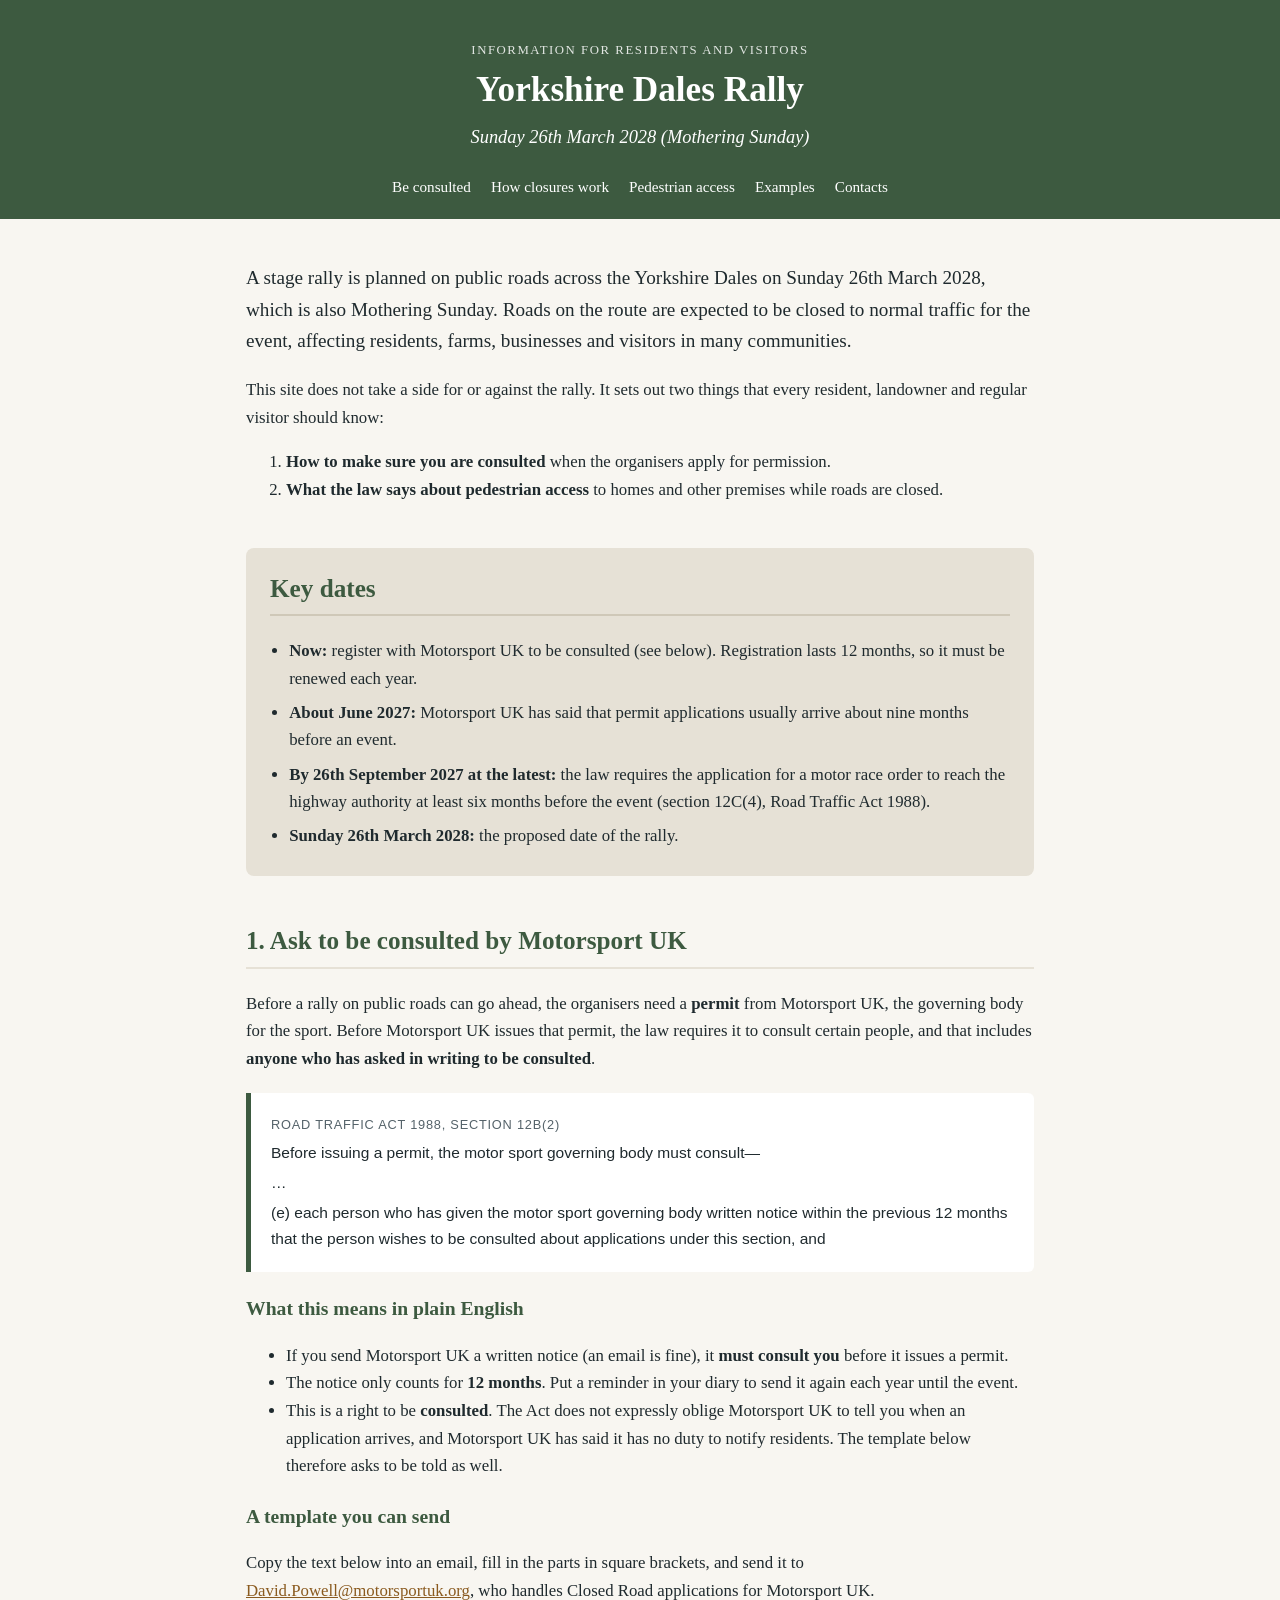
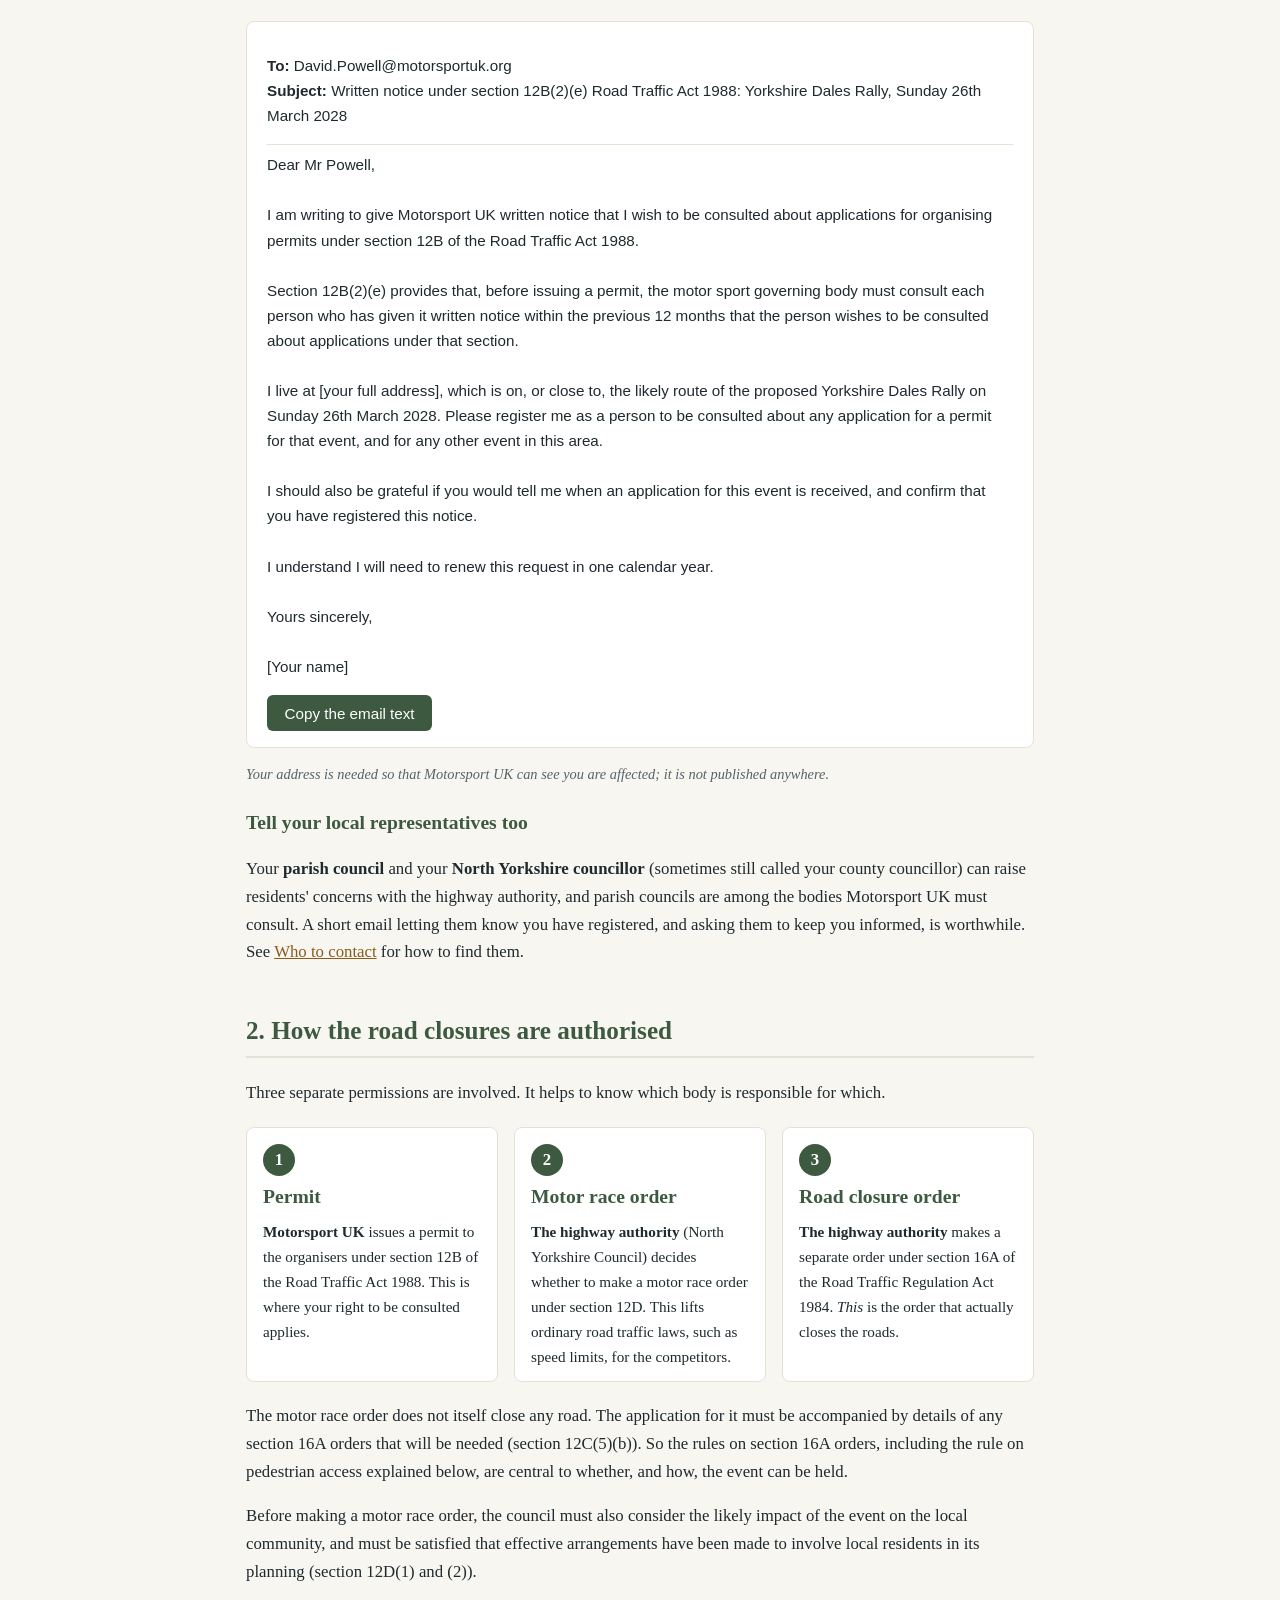
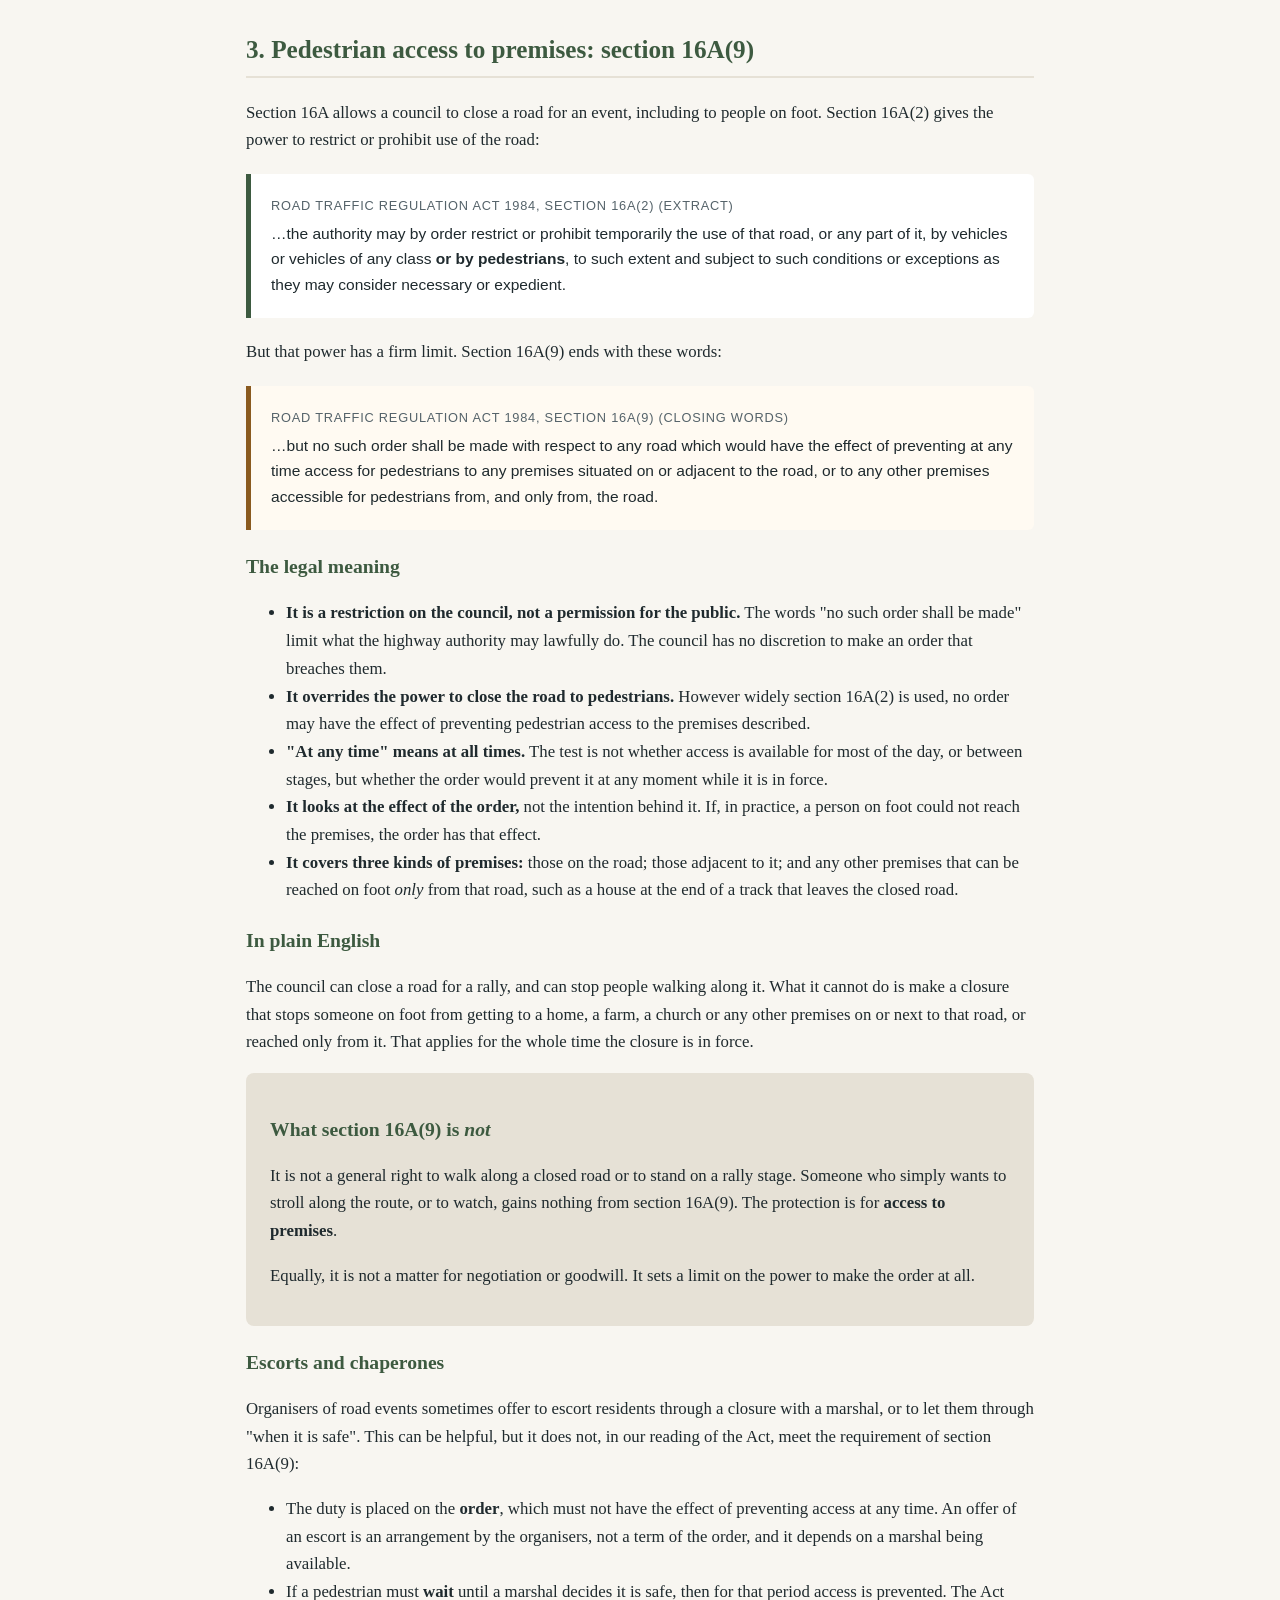
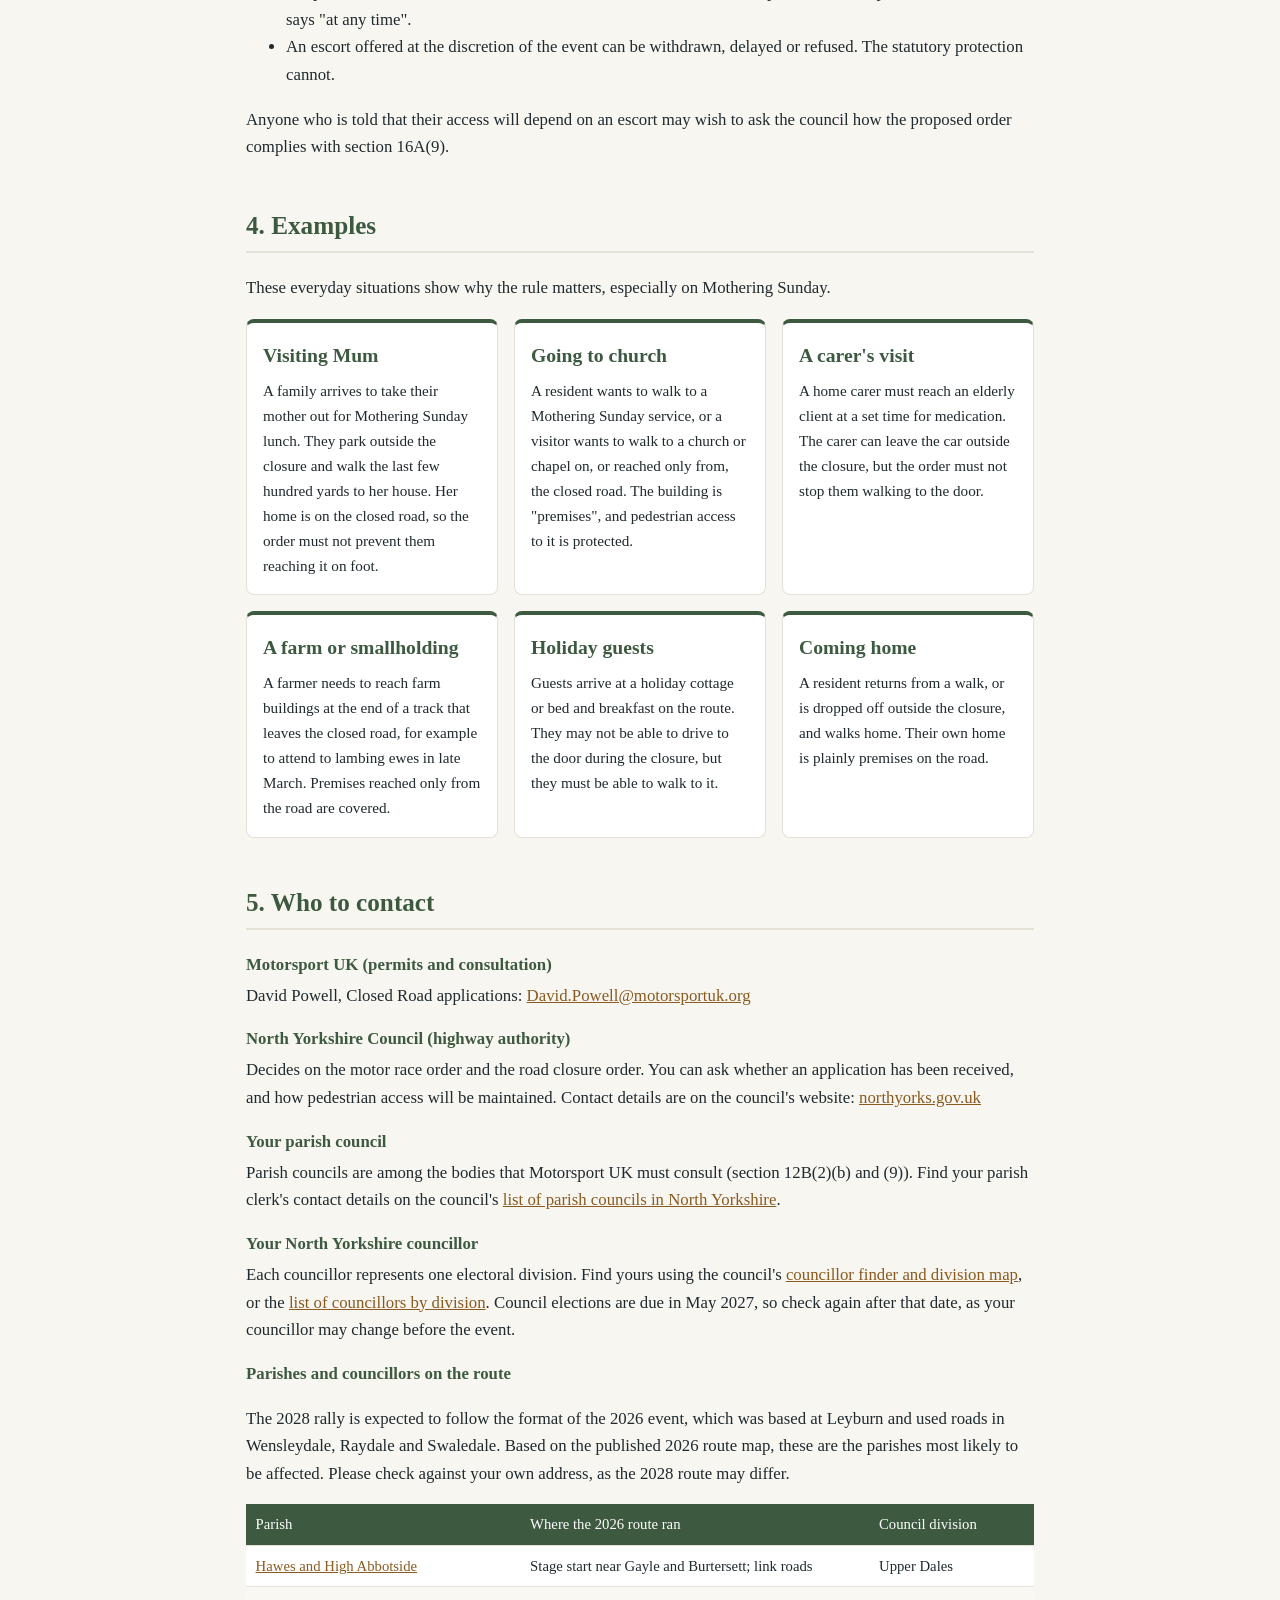
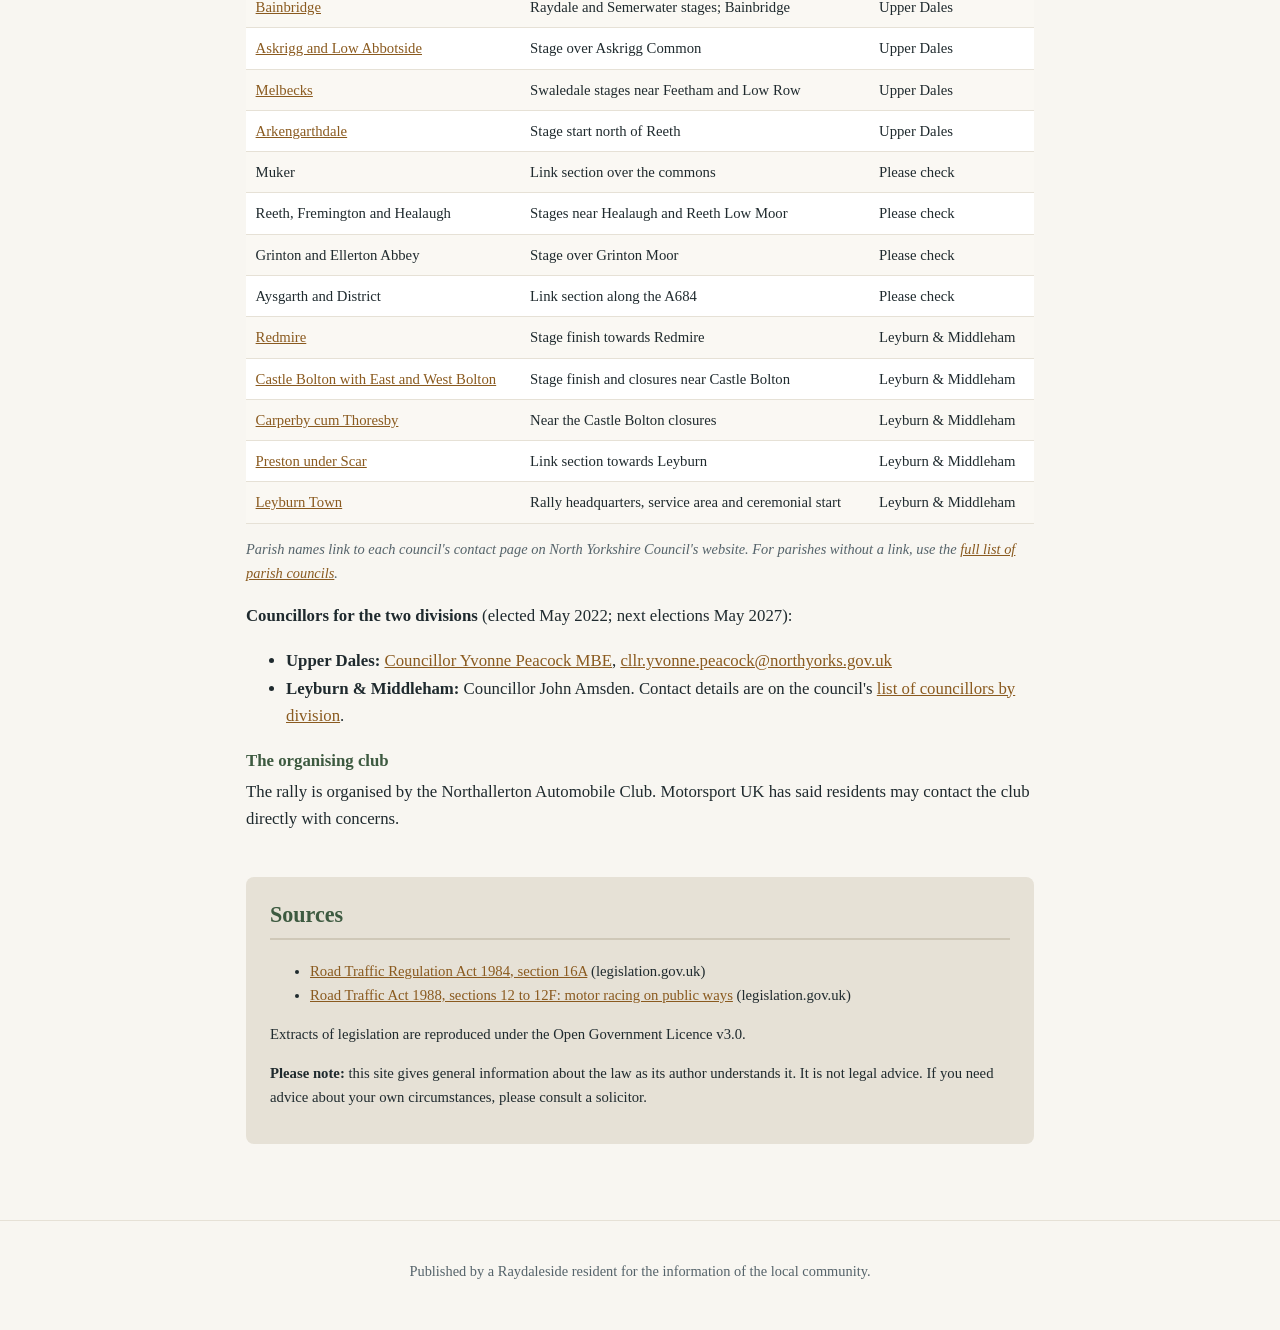
==== index.html @ abe38523 "Rally information site" ====
<!DOCTYPE html>
<html lang="en-GB">
<head>
  <meta charset="UTF-8">
  <meta name="viewport" content="width=device-width, initial-scale=1.0">
  <title>Yorkshire Dales Rally 2028: Information for Residents</title>
  <meta name="description" content="Information for residents and visitors about the Yorkshire Dales Rally planned for Sunday 26th March 2028: how to be consulted, and the law on pedestrian access to premises during road closures.">
  <link rel="stylesheet" href="style.css">

  <!-- ===== LINK PREVIEWS =====
       These lines control how the page looks when its link is shared on
       Facebook, WhatsApp, X, email and so on. They do not appear on the page. -->
  <link rel="canonical" href="https://dalesdiscourse.github.io/">
  <meta property="og:type" content="website">
  <meta property="og:site_name" content="Yorkshire Dales Rally 2028: Information for Residents">
  <meta property="og:title" content="Yorkshire Dales Rally, Sunday 26th March 2028: what residents need to know">
  <meta property="og:description" content="How to be consulted before the rally is approved, how the road closures are authorised, and the law on pedestrian access to homes and premises.">
  <meta property="og:url" content="https://dalesdiscourse.github.io/">
  <meta property="og:image" content="https://dalesdiscourse.github.io/preview.png">
  <meta property="og:image:width" content="1200">
  <meta property="og:image:height" content="630">
  <meta property="og:image:alt" content="Yorkshire Dales Rally, Sunday 26th March 2028: information for residents and visitors">
  <meta property="og:locale" content="en_GB">
  <meta name="twitter:card" content="summary_large_image">
  <!-- ===== END OF LINK PREVIEWS ===== -->
</head>

<body>

  <header>
    <p class="kicker">Information for residents and visitors</p>
    <h1>Yorkshire Dales Rally<br><span>Sunday 26th March 2028 (Mothering Sunday)</span></h1>
    <nav>
      <a href="#register">Be consulted</a>
      <a href="#closures">How closures work</a>
      <a href="#access">Pedestrian access</a>
      <a href="#scenarios">Examples</a>
      <a href="#contacts">Contacts</a>
    </nav>
  </header>

  <main>

    <!-- ===== INTRODUCTION ===== -->
    <section id="intro">
      <p class="lead">A stage rally is planned on public roads across the Yorkshire Dales on Sunday 26th March 2028, which is also Mothering Sunday. Roads on the route are expected to be closed to normal traffic for the event, affecting residents, farms, businesses and visitors in many communities.</p>
      <p>This site does not take a side for or against the rally. It sets out two things that every resident, landowner and regular visitor should know:</p>
      <ol>
        <li><strong>How to make sure you are consulted</strong> when the organisers apply for permission.</li>
        <li><strong>What the law says about pedestrian access</strong> to homes and other premises while roads are closed.</li>
      </ol>
    </section>

    <!-- ===== KEY DATES ===== -->
    <section id="dates" class="panel">
      <h2>Key dates</h2>
      <ul class="dates">
        <li><strong>Now:</strong> register with Motorsport UK to be consulted (see below). Registration lasts 12 months, so it must be renewed each year.</li>
        <li><strong>About June 2027:</strong> Motorsport UK has said that permit applications usually arrive about nine months before an event.</li>
        <li><strong>By 26th September 2027 at the latest:</strong> the law requires the application for a motor race order to reach the highway authority at least six months before the event (section 12C(4), Road Traffic Act 1988).</li>
        <li><strong>Sunday 26th March 2028:</strong> the proposed date of the rally.</li>
      </ul>
    </section>

    <!-- ===== SECTION 1: REGISTER ===== -->
    <section id="register">
      <h2>1. Ask to be consulted by Motorsport UK</h2>

      <p>Before a rally on public roads can go ahead, the organisers need a <strong>permit</strong> from Motorsport UK, the governing body for the sport. Before Motorsport UK issues that permit, the law requires it to consult certain people, and that includes <strong>anyone who has asked in writing to be consulted</strong>.</p>

      <blockquote class="law">
        <p class="law-ref">Road Traffic Act 1988, section 12B(2)</p>
        <p>Before issuing a permit, the motor sport governing body must consult—</p>
        <p>…</p>
        <p>(e) each person who has given the motor sport governing body written notice within the previous 12 months that the person wishes to be consulted about applications under this section, and</p>
      </blockquote>

      <h3>What this means in plain English</h3>
      <ul>
        <li>If you send Motorsport UK a written notice (an email is fine), it <strong>must consult you</strong> before it issues a permit.</li>
        <li>The notice only counts for <strong>12 months</strong>. Put a reminder in your diary to send it again each year until the event.</li>
        <li>This is a right to be <strong>consulted</strong>. The Act does not expressly oblige Motorsport UK to tell you when an application arrives, and Motorsport UK has said it has no duty to notify residents. The template below therefore asks to be told as well.</li>
      </ul>

      <h3>A template you can send</h3>
      <p>Copy the text below into an email, fill in the parts in square brackets, and send it to <a href="mailto:David.Powell@motorsportuk.org">David.Powell@motorsportuk.org</a>, who handles Closed Road applications for Motorsport UK.</p>

      <div class="template">
        <p><strong>To:</strong> David.Powell@motorsportuk.org<br>
        <strong>Subject:</strong> Written notice under section 12B(2)(e) Road Traffic Act 1988: Yorkshire Dales Rally, Sunday 26th March 2028</p>
        <hr>
<pre id="template-text">Dear Mr Powell,

I am writing to give Motorsport UK written notice that I wish to be consulted about applications for organising permits under section 12B of the Road Traffic Act 1988.

Section 12B(2)(e) provides that, before issuing a permit, the motor sport governing body must consult each person who has given it written notice within the previous 12 months that the person wishes to be consulted about applications under that section.

I live at [your full address], which is on, or close to, the likely route of the proposed Yorkshire Dales Rally on Sunday 26th March 2028. Please register me as a person to be consulted about any application for a permit for that event, and for any other event in this area.

I should also be grateful if you would tell me when an application for this event is received, and confirm that you have registered this notice.

I understand I will need to renew this request in one calendar year.

Yours sincerely,

[Your name]</pre>
        <button type="button" class="copy-btn" data-target="template-text">Copy the email text</button>
        <span class="copy-msg" aria-live="polite"></span>
      </div>

      <p class="note">Your address is needed so that Motorsport UK can see you are affected; it is not published anywhere.</p>

      <h3>Tell your local representatives too</h3>
      <p>Your <strong>parish council</strong> and your <strong>North Yorkshire councillor</strong> (sometimes still called your county councillor) can raise residents' concerns with the highway authority, and parish councils are among the bodies Motorsport UK must consult. A short email letting them know you have registered, and asking them to keep you informed, is worthwhile. See <a href="#contacts">Who to contact</a> for how to find them.</p>
    </section>

    <!-- ===== SECTION 2: HOW CLOSURES WORK ===== -->
    <section id="closures">
      <h2>2. How the road closures are authorised</h2>
      <p>Three separate permissions are involved. It helps to know which body is responsible for which.</p>

      <div class="steps">
        <div class="step">
          <span class="step-num">1</span>
          <h3>Permit</h3>
          <p><strong>Motorsport UK</strong> issues a permit to the organisers under section 12B of the Road Traffic Act 1988. This is where your right to be consulted applies.</p>
        </div>
        <div class="step">
          <span class="step-num">2</span>
          <h3>Motor race order</h3>
          <p><strong>The highway authority</strong> (North Yorkshire Council) decides whether to make a motor race order under section 12D. This lifts ordinary road traffic laws, such as speed limits, for the competitors.</p>
        </div>
        <div class="step">
          <span class="step-num">3</span>
          <h3>Road closure order</h3>
          <p><strong>The highway authority</strong> makes a separate order under section 16A of the Road Traffic Regulation Act 1984. <em>This</em> is the order that actually closes the roads.</p>
        </div>
      </div>

      <p>The motor race order does not itself close any road. The application for it must be accompanied by details of any section 16A orders that will be needed (section 12C(5)(b)). So the rules on section 16A orders, including the rule on pedestrian access explained below, are central to whether, and how, the event can be held.</p>

      <p>Before making a motor race order, the council must also consider the likely impact of the event on the local community, and must be satisfied that effective arrangements have been made to involve local residents in its planning (section 12D(1) and (2)).</p>
    </section>

    <!-- ===== SECTION 3: PEDESTRIAN ACCESS ===== -->
    <section id="access">
      <h2>3. Pedestrian access to premises: section 16A(9)</h2>

      <p>Section 16A allows a council to close a road for an event, including to people on foot. Section 16A(2) gives the power to restrict or prohibit use of the road:</p>

      <blockquote class="law">
        <p class="law-ref">Road Traffic Regulation Act 1984, section 16A(2) (extract)</p>
        <p>…the authority may by order restrict or prohibit temporarily the use of that road, or any part of it, by vehicles or vehicles of any class <strong>or by pedestrians</strong>, to such extent and subject to such conditions or exceptions as they may consider necessary or expedient.</p>
      </blockquote>

      <p>But that power has a firm limit. Section 16A(9) ends with these words:</p>

      <blockquote class="law key">
        <p class="law-ref">Road Traffic Regulation Act 1984, section 16A(9) (closing words)</p>
        <p>…but no such order shall be made with respect to any road which would have the effect of preventing at any time access for pedestrians to any premises situated on or adjacent to the road, or to any other premises accessible for pedestrians from, and only from, the road.</p>
      </blockquote>

      <h3>The legal meaning</h3>
      <ul>
        <li><strong>It is a restriction on the council, not a permission for the public.</strong> The words "no such order shall be made" limit what the highway authority may lawfully do. The council has no discretion to make an order that breaches them.</li>
        <li><strong>It overrides the power to close the road to pedestrians.</strong> However widely section 16A(2) is used, no order may have the effect of preventing pedestrian access to the premises described.</li>
        <li><strong>"At any time" means at all times.</strong> The test is not whether access is available for most of the day, or between stages, but whether the order would prevent it at any moment while it is in force.</li>
        <li><strong>It looks at the effect of the order,</strong> not the intention behind it. If, in practice, a person on foot could not reach the premises, the order has that effect.</li>
        <li><strong>It covers three kinds of premises:</strong> those on the road; those adjacent to it; and any other premises that can be reached on foot <em>only</em> from that road, such as a house at the end of a track that leaves the closed road.</li>
      </ul>

      <h3>In plain English</h3>
      <p>The council can close a road for a rally, and can stop people walking along it. What it cannot do is make a closure that stops someone on foot from getting to a home, a farm, a church or any other premises on or next to that road, or reached only from it. That applies for the whole time the closure is in force.</p>

      <div class="panel">
        <h3>What section 16A(9) is <em>not</em></h3>
        <p>It is not a general right to walk along a closed road or to stand on a rally stage. Someone who simply wants to stroll along the route, or to watch, gains nothing from section 16A(9). The protection is for <strong>access to premises</strong>.</p>
        <p>Equally, it is not a matter for negotiation or goodwill. It sets a limit on the power to make the order at all.</p>
      </div>

      <h3>Escorts and chaperones</h3>
      <p>Organisers of road events sometimes offer to escort residents through a closure with a marshal, or to let them through "when it is safe". This can be helpful, but it does not, in our reading of the Act, meet the requirement of section 16A(9):</p>
      <ul>
        <li>The duty is placed on the <strong>order</strong>, which must not have the effect of preventing access at any time. An offer of an escort is an arrangement by the organisers, not a term of the order, and it depends on a marshal being available.</li>
        <li>If a pedestrian must <strong>wait</strong> until a marshal decides it is safe, then for that period access is prevented. The Act says "at any time".</li>
        <li>An escort offered at the discretion of the event can be withdrawn, delayed or refused. The statutory protection cannot.</li>
      </ul>
      <p>Anyone who is told that their access will depend on an escort may wish to ask the council how the proposed order complies with section 16A(9).</p>
    </section>

    <!-- ===== SECTION 4: SCENARIOS ===== -->
    <section id="scenarios">
      <h2>4. Examples</h2>
      <p>These everyday situations show why the rule matters, especially on Mothering Sunday.</p>

      <div class="cards">
        <article class="card">
          <h3>Visiting Mum</h3>
          <p>A family arrives to take their mother out for Mothering Sunday lunch. They park outside the closure and walk the last few hundred yards to her house. Her home is on the closed road, so the order must not prevent them reaching it on foot.</p>
        </article>
        <article class="card">
          <h3>Going to church</h3>
          <p>A resident wants to walk to a Mothering Sunday service, or a visitor wants to walk to a church or chapel on, or reached only from, the closed road. The building is "premises", and pedestrian access to it is protected.</p>
        </article>
        <article class="card">
          <h3>A carer's visit</h3>
          <p>A home carer must reach an elderly client at a set time for medication. The carer can leave the car outside the closure, but the order must not stop them walking to the door.</p>
        </article>
        <article class="card">
          <h3>A farm or smallholding</h3>
          <p>A farmer needs to reach farm buildings at the end of a track that leaves the closed road, for example to attend to lambing ewes in late March. Premises reached only from the road are covered.</p>
        </article>
        <article class="card">
          <h3>Holiday guests</h3>
          <p>Guests arrive at a holiday cottage or bed and breakfast on the route. They may not be able to drive to the door during the closure, but they must be able to walk to it.</p>
        </article>
        <article class="card">
          <h3>Coming home</h3>
          <p>A resident returns from a walk, or is dropped off outside the closure, and walks home. Their own home is plainly premises on the road.</p>
        </article>
      </div>
    </section>

    <!-- ===== SECTION 5: CONTACTS ===== -->
    <section id="contacts">
      <h2>5. Who to contact</h2>
      <dl class="contacts">
        <dt>Motorsport UK (permits and consultation)</dt>
        <dd>David Powell, Closed Road applications: <a href="mailto:David.Powell@motorsportuk.org">David.Powell@motorsportuk.org</a></dd>

        <dt>North Yorkshire Council (highway authority)</dt>
        <dd>Decides on the motor race order and the road closure order. You can ask whether an application has been received, and how pedestrian access will be maintained. Contact details are on the council's website: <a href="https://www.northyorks.gov.uk" target="_blank" rel="noopener">northyorks.gov.uk</a></dd>

        <dt>Your parish council</dt>
        <dd>Parish councils are among the bodies that Motorsport UK must consult (section 12B(2)(b) and (9)). Find your parish clerk's contact details on the council's <a href="https://edemocracy.northyorks.gov.uk/mgParishCouncilDetailsList.aspx" target="_blank" rel="noopener">list of parish councils in North Yorkshire</a>.</dd>

        <dt>Your North Yorkshire councillor</dt>
        <dd>Each councillor represents one electoral division. Find yours using the council's <a href="https://www.northyorks.gov.uk/your-council/councillors-committees-and-meetings/councillors-information" target="_blank" rel="noopener">councillor finder and division map</a>, or the <a href="https://edemocracy.northyorks.gov.uk/mgMemberIndex.aspx?FN=WARD" target="_blank" rel="noopener">list of councillors by division</a>. Council elections are due in May 2027, so check again after that date, as your councillor may change before the event.</dd>

        <dt>Parishes and councillors on the route</dt>
        <dd>
          <p>The 2028 rally is expected to follow the format of the 2026 event, which was based at Leyburn and used roads in Wensleydale, Raydale and Swaledale. Based on the published 2026 route map, these are the parishes most likely to be affected. Please check against your own address, as the 2028 route may differ.</p>

          <div class="table-wrap">
          <table class="parish-table">
            <thead>
              <tr><th>Parish</th><th>Where the 2026 route ran</th><th>Council division</th></tr>
            </thead>
            <tbody>
              <tr><td><a href="https://edemocracy.northyorks.gov.uk/mgParishCouncilDetails.aspx?ID=1809" target="_blank" rel="noopener">Hawes and High Abbotside</a></td><td>Stage start near Gayle and Burtersett; link roads</td><td>Upper Dales</td></tr>
              <tr><td><a href="https://edemocracy.northyorks.gov.uk/mgParishCouncilDetails.aspx?ID=1776" target="_blank" rel="noopener">Bainbridge</a></td><td>Raydale and Semerwater stages; Bainbridge</td><td>Upper Dales</td></tr>
              <tr><td><a href="https://edemocracy.northyorks.gov.uk/mgParishCouncilDetails.aspx?ID=1774" target="_blank" rel="noopener">Askrigg and Low Abbotside</a></td><td>Stage over Askrigg Common</td><td>Upper Dales</td></tr>
              <tr><td><a href="https://edemocracy.northyorks.gov.uk/mgParishCouncilDetails.aspx?ID=1819" target="_blank" rel="noopener">Melbecks</a></td><td>Swaledale stages near Feetham and Low Row</td><td>Upper Dales</td></tr>
              <tr><td><a href="https://edemocracy.northyorks.gov.uk/mgParishCouncilDetails.aspx?ID=1771" target="_blank" rel="noopener">Arkengarthdale</a></td><td>Stage start north of Reeth</td><td>Upper Dales</td></tr>
              <tr><td>Muker</td><td>Link section over the commons</td><td>Please check</td></tr>
              <tr><td>Reeth, Fremington and Healaugh</td><td>Stages near Healaugh and Reeth Low Moor</td><td>Please check</td></tr>
              <tr><td>Grinton and Ellerton Abbey</td><td>Stage over Grinton Moor</td><td>Please check</td></tr>
              <tr><td>Aysgarth and District</td><td>Link section along the A684</td><td>Please check</td></tr>
              <tr><td><a href="https://edemocracy.northyorks.gov.uk/mgParishCouncilDetails.aspx?ID=1833" target="_blank" rel="noopener">Redmire</a></td><td>Stage finish towards Redmire</td><td>Leyburn &amp; Middleham</td></tr>
              <tr><td><a href="https://edemocracy.northyorks.gov.uk/mgParishCouncilDetails.aspx?ID=1790" target="_blank" rel="noopener">Castle Bolton with East and West Bolton</a></td><td>Stage finish and closures near Castle Bolton</td><td>Leyburn &amp; Middleham</td></tr>
              <tr><td><a href="https://edemocracy.northyorks.gov.uk/mgParishCouncilDetails.aspx?ID=1789" target="_blank" rel="noopener">Carperby cum Thoresby</a></td><td>Near the Castle Bolton closures</td><td>Leyburn &amp; Middleham</td></tr>
              <tr><td><a href="https://edemocracy.northyorks.gov.uk/mgParishCouncilDetails.aspx?ID=1831" target="_blank" rel="noopener">Preston under Scar</a></td><td>Link section towards Leyburn</td><td>Leyburn &amp; Middleham</td></tr>
              <tr><td><a href="https://edemocracy.northyorks.gov.uk/mgParishCouncilDetails.aspx?ID=1815" target="_blank" rel="noopener">Leyburn Town</a></td><td>Rally headquarters, service area and ceremonial start</td><td>Leyburn &amp; Middleham</td></tr>
            </tbody>
          </table>
          </div>
          <p class="note">Parish names link to each council's contact page on North Yorkshire Council's website. For parishes without a link, use the <a href="https://edemocracy.northyorks.gov.uk/mgParishCouncilDetailsList.aspx" target="_blank" rel="noopener">full list of parish councils</a>.</p>

          <p><strong>Councillors for the two divisions</strong> (elected May 2022; next elections May 2027):</p>
          <ul>
            <li><strong>Upper Dales:</strong> <a href="https://edemocracy.northyorks.gov.uk/mgUserInfo.aspx?UID=185" target="_blank" rel="noopener">Councillor Yvonne Peacock MBE</a>, <a href="mailto:cllr.yvonne.peacock@northyorks.gov.uk">cllr.yvonne.peacock@northyorks.gov.uk</a></li>
            <li><strong>Leyburn &amp; Middleham:</strong> Councillor John Amsden. Contact details are on the council's <a href="https://edemocracy.northyorks.gov.uk/mgMemberIndex.aspx?FN=WARD" target="_blank" rel="noopener">list of councillors by division</a>.</li>
          </ul>
        </dd>

        <dt>The organising club</dt>
        <dd>The rally is organised by the Northallerton Automobile Club. Motorsport UK has said residents may contact the club directly with concerns.</dd>
      </dl>
    </section>

    <!-- ===== SOURCES AND DISCLAIMER ===== -->
    <section id="sources" class="panel small">
      <h2>Sources</h2>
      <ul>
        <li><a href="https://www.legislation.gov.uk/ukpga/1984/27/section/16A" target="_blank" rel="noopener">Road Traffic Regulation Act 1984, section 16A</a> (legislation.gov.uk)</li>
        <li><a href="https://www.legislation.gov.uk/ukpga/1988/52/part/I/crossheading/motor-racing-and-motoring-events-on-public-ways" target="_blank" rel="noopener">Road Traffic Act 1988, sections 12 to 12F: motor racing on public ways</a> (legislation.gov.uk)</li>
      </ul>
      <p>Extracts of legislation are reproduced under the Open Government Licence v3.0.</p>
      <p><strong>Please note:</strong> this site gives general information about the law as its author understands it. It is not legal advice. If you need advice about your own circumstances, please consult a solicitor.</p>
    </section>

  </main>

  <footer>
    <p>Published by a Raydaleside resident for the information of the local community.</p>
  </footer>

  <script>
    // Copies the email template to the clipboard when the button is pressed.
    document.querySelectorAll('.copy-btn').forEach(function (btn) {
      btn.addEventListener('click', function () {
        var text = document.getElementById(btn.dataset.target).innerText;
        var msg = btn.nextElementSibling;
        try {
          navigator.clipboard.writeText(text).then(function () {
            msg.textContent = 'Copied: now paste it into a new email.';
          }, function () {
            msg.textContent = 'Please select the text and copy it by hand.';
          });
        } catch (e) {
          msg.textContent = 'Please select the text and copy it by hand.';
        }
      });
    });
  </script>

</body>
</html>
---- style.css ----
/* ===== Colours and basic settings ===== */
:root {
  --ink: #1f2a2e;          /* main text */
  --muted: #55636a;        /* secondary text */
  --paper: #f8f6f1;        /* page background */
  --card: #ffffff;         /* boxes */
  --moss: #3d5a40;         /* Dales green, for headings and the banner */
  --stone: #e6e1d6;        /* drystone grey, for panels and borders */
  --accent: #8a5a1f;       /* bracken brown, for links */
}

* { box-sizing: border-box; }

body {
  margin: 0;
  font-family: Georgia, "Times New Roman", serif;
  font-size: 1.05rem;
  line-height: 1.65;
  color: var(--ink);
  background: var(--paper);
}

a { color: var(--accent); }

/* ===== Banner ===== */
header {
  background: var(--moss);
  color: #fff;
  text-align: center;
  padding: 2.5rem 1rem 1.25rem;
}

.kicker {
  margin: 0 0 0.5rem;
  text-transform: uppercase;
  letter-spacing: 0.12em;
  font-size: 0.8rem;
  opacity: 0.85;
}

header h1 {
  margin: 0 0 1.25rem;
  font-size: 2.2rem;
  line-height: 1.2;
}

header h1 span {
  display: inline-block;
  margin-top: 0.4rem;
  font-size: 1.15rem;
  font-weight: normal;
  font-style: italic;
}

nav {
  display: flex;
  flex-wrap: wrap;
  justify-content: center;
  gap: 0.25rem 1.25rem;
}

nav a {
  color: #fff;
  text-decoration: none;
  font-size: 0.95rem;
}

nav a:hover { text-decoration: underline; }

/* ===== Main content ===== */
main {
  max-width: 820px;
  margin: 0 auto;
  padding: 1.5rem 1rem 2rem;
}

section { margin-bottom: 2.75rem; }

h2 {
  color: var(--moss);
  border-bottom: 2px solid var(--stone);
  padding-bottom: 0.3rem;
  margin-top: 0;
}

h3 { color: var(--moss); margin-bottom: 0.4rem; }

.lead { font-size: 1.2rem; }

.note { font-size: 0.9rem; color: var(--muted); font-style: italic; }

/* Grey panels */
.panel {
  background: var(--stone);
  border-radius: 8px;
  padding: 1.25rem 1.5rem;
}

.panel h2 { border-bottom-color: #cfc8b8; }

.small { font-size: 0.92rem; }

.dates { padding-left: 1.2rem; margin: 0; }
.dates li { margin-bottom: 0.4rem; }

/* ===== Quoted legislation ===== */
blockquote.law {
  margin: 1.25rem 0;
  padding: 1rem 1.25rem;
  background: var(--card);
  border-left: 5px solid var(--moss);
  border-radius: 0 6px 6px 0;
  font-family: "Segoe UI", Arial, sans-serif;
  font-size: 0.97rem;
}

blockquote.law p { margin: 0.3rem 0; }

blockquote.key { border-left-color: var(--accent); background: #fffaf2; }

.law-ref {
  font-size: 0.8rem;
  text-transform: uppercase;
  letter-spacing: 0.06em;
  color: var(--muted);
}

/* ===== Email template ===== */
.template {
  background: var(--card);
  border: 1px solid var(--stone);
  border-radius: 8px;
  padding: 1rem 1.25rem;
  font-family: "Segoe UI", Arial, sans-serif;
  font-size: 0.95rem;
}

.template hr { border: 0; border-top: 1px solid var(--stone); }

.template pre {
  white-space: pre-wrap;      /* lets long lines wrap instead of running off the edge */
  font-family: inherit;
  margin: 0 0 1rem;
}

.copy-btn {
  background: var(--moss);
  color: #fff;
  border: 0;
  border-radius: 6px;
  padding: 0.6rem 1.1rem;
  font-size: 0.95rem;
  cursor: pointer;
}

.copy-btn:hover { opacity: 0.9; }

.copy-msg { margin-left: 0.75rem; color: var(--moss); font-size: 0.9rem; }

/* ===== The three steps ===== */
.steps {
  display: grid;
  grid-template-columns: repeat(auto-fit, minmax(220px, 1fr));
  gap: 1rem;
  margin: 1.25rem 0;
}

.step {
  position: relative;
  background: var(--card);
  border: 1px solid var(--stone);
  border-radius: 8px;
  padding: 1rem 1rem 0.75rem;
}

.step h3 { margin-top: 0.25rem; }
.step p { margin: 0; font-size: 0.95rem; }

.step-num {
  display: inline-block;
  width: 2rem;
  height: 2rem;
  line-height: 2rem;
  text-align: center;
  border-radius: 50%;
  background: var(--moss);
  color: #fff;
  font-weight: bold;
}

/* ===== Example cards ===== */
.cards {
  display: grid;
  grid-template-columns: repeat(auto-fit, minmax(240px, 1fr));
  gap: 1rem;
}

.card {
  background: var(--card);
  border: 1px solid var(--stone);
  border-top: 4px solid var(--moss);
  border-radius: 8px;
  padding: 0.75rem 1rem 1rem;
}

.card h3 { margin-top: 0.25rem; }
.card p { margin: 0; font-size: 0.95rem; }

/* ===== Contacts ===== */
.contacts dt { font-weight: bold; color: var(--moss); margin-top: 1rem; }
.contacts dd { margin: 0.2rem 0 0; }

/* ===== Parish table ===== */
.table-wrap { overflow-x: auto; margin: 1rem 0 0.5rem; }  /* lets the table scroll sideways on phones */

.parish-table {
  width: 100%;
  border-collapse: collapse;
  font-size: 0.92rem;
  background: var(--card);
}

.parish-table th,
.parish-table td {
  text-align: left;
  padding: 0.5rem 0.6rem;
  border-bottom: 1px solid var(--stone);
  vertical-align: top;
}

.parish-table th { background: var(--moss); color: #fff; font-weight: normal; }

.parish-table tbody tr:nth-child(even) { background: #faf8f3; }  /* light stripes for readability */

/* ===== Footer ===== */
footer {
  text-align: center;
  color: var(--muted);
  font-size: 0.9rem;
  padding: 1.5rem 1rem 2rem;
  border-top: 1px solid var(--stone);
}

/* ===== Phones ===== */
@media (max-width: 600px) {
  header h1 { font-size: 1.7rem; }
  .panel { padding: 1rem; }
}
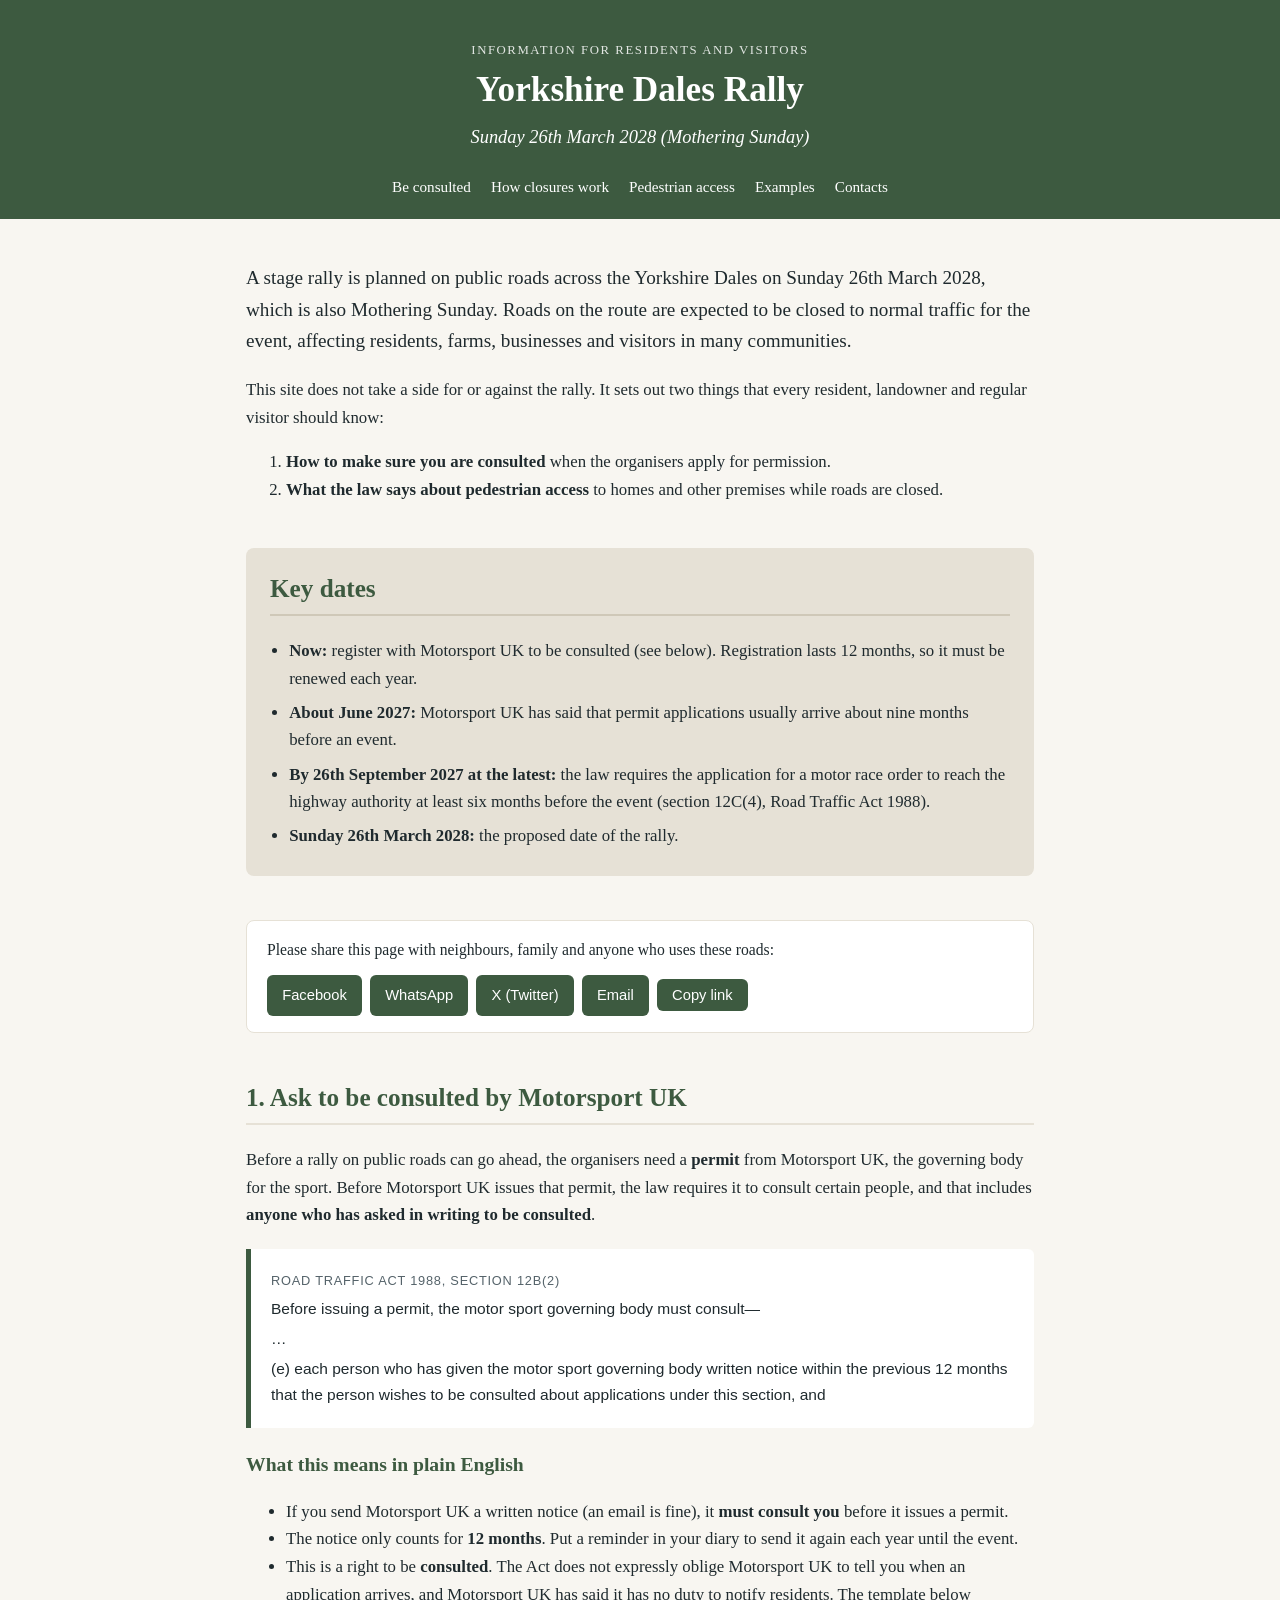
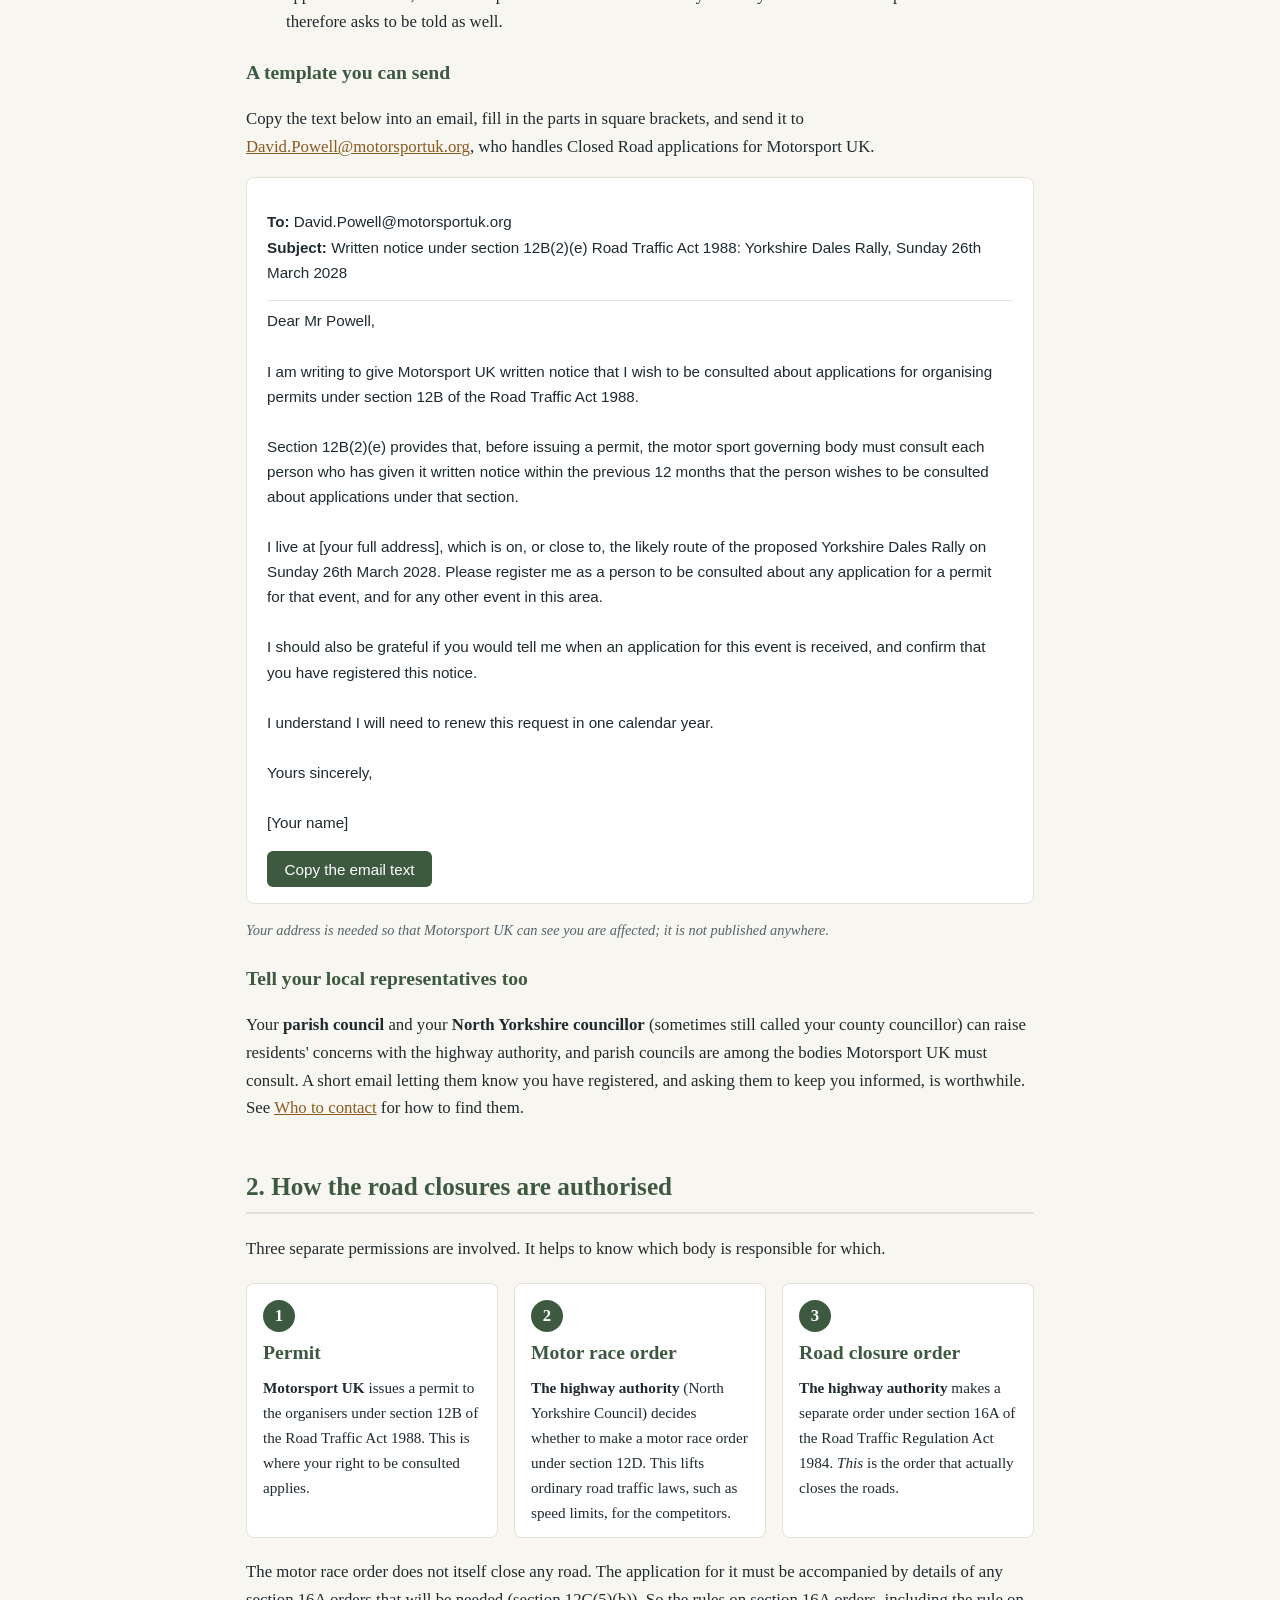
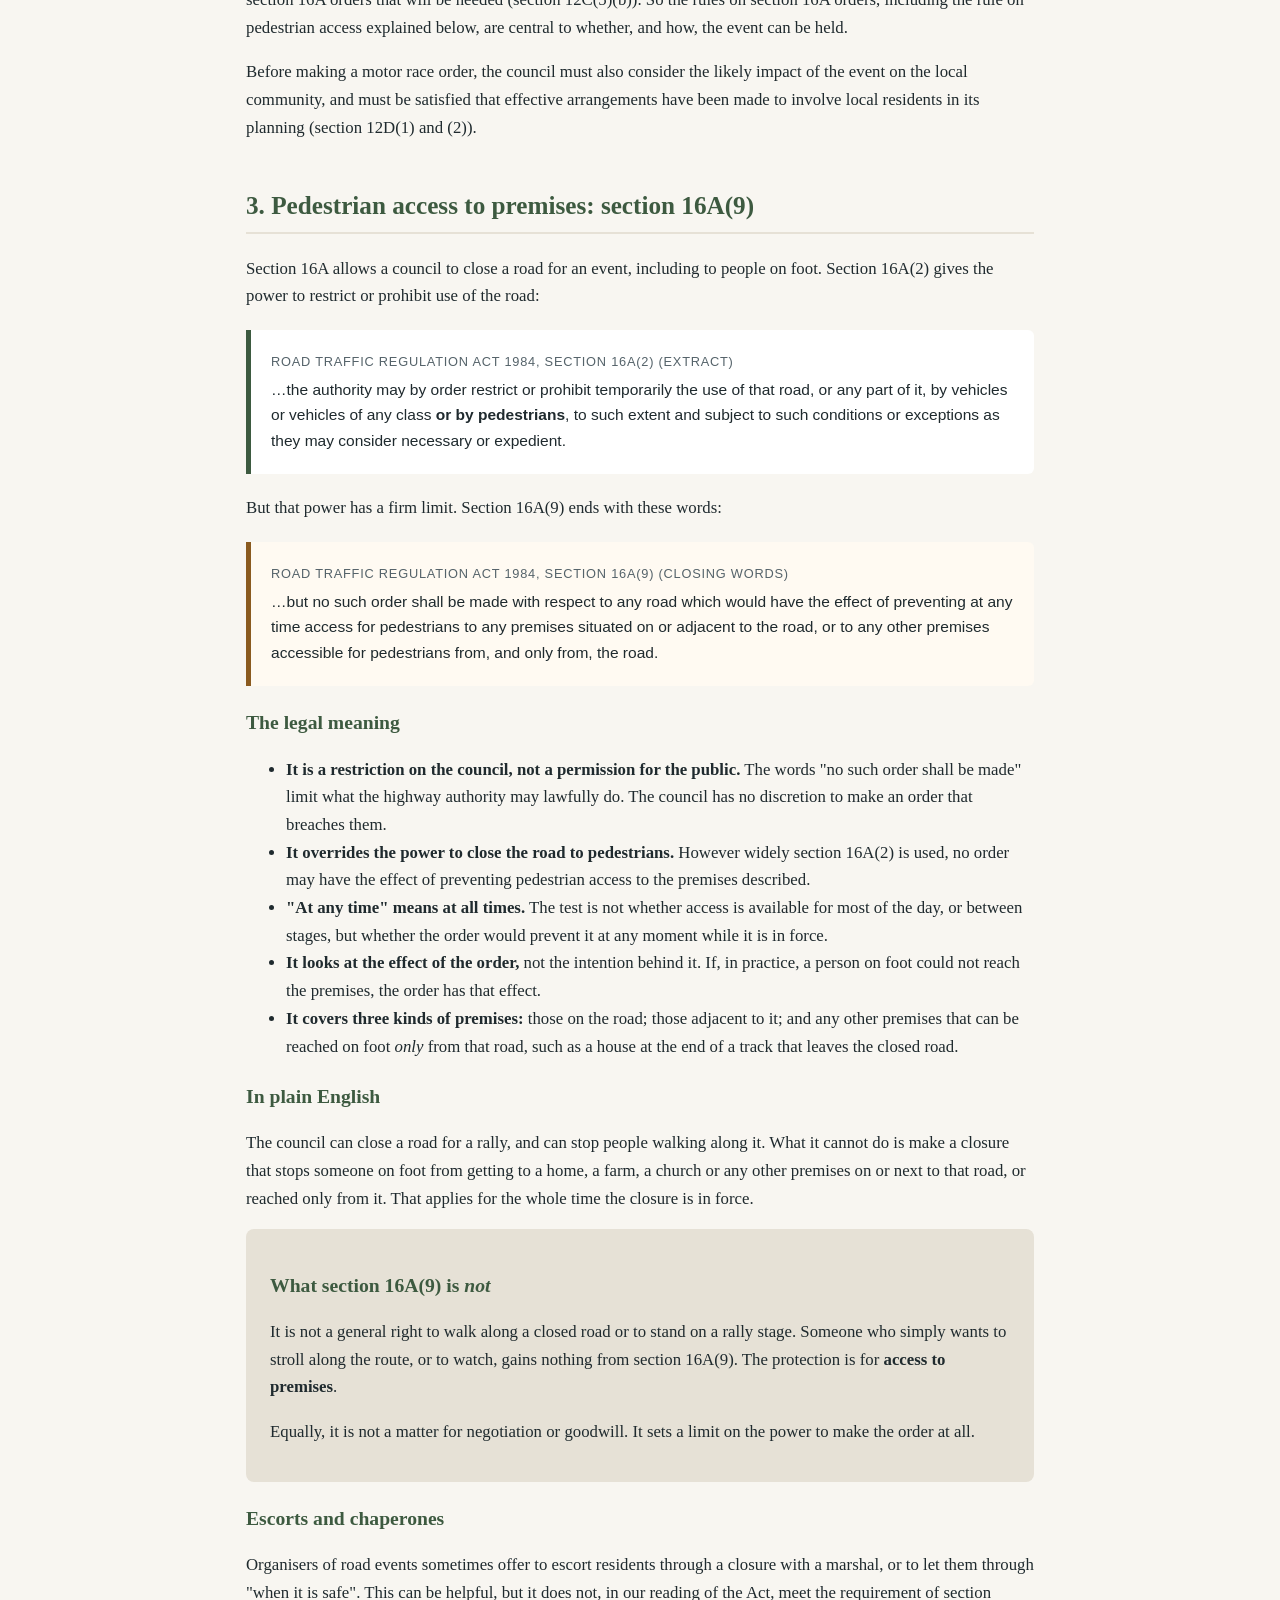
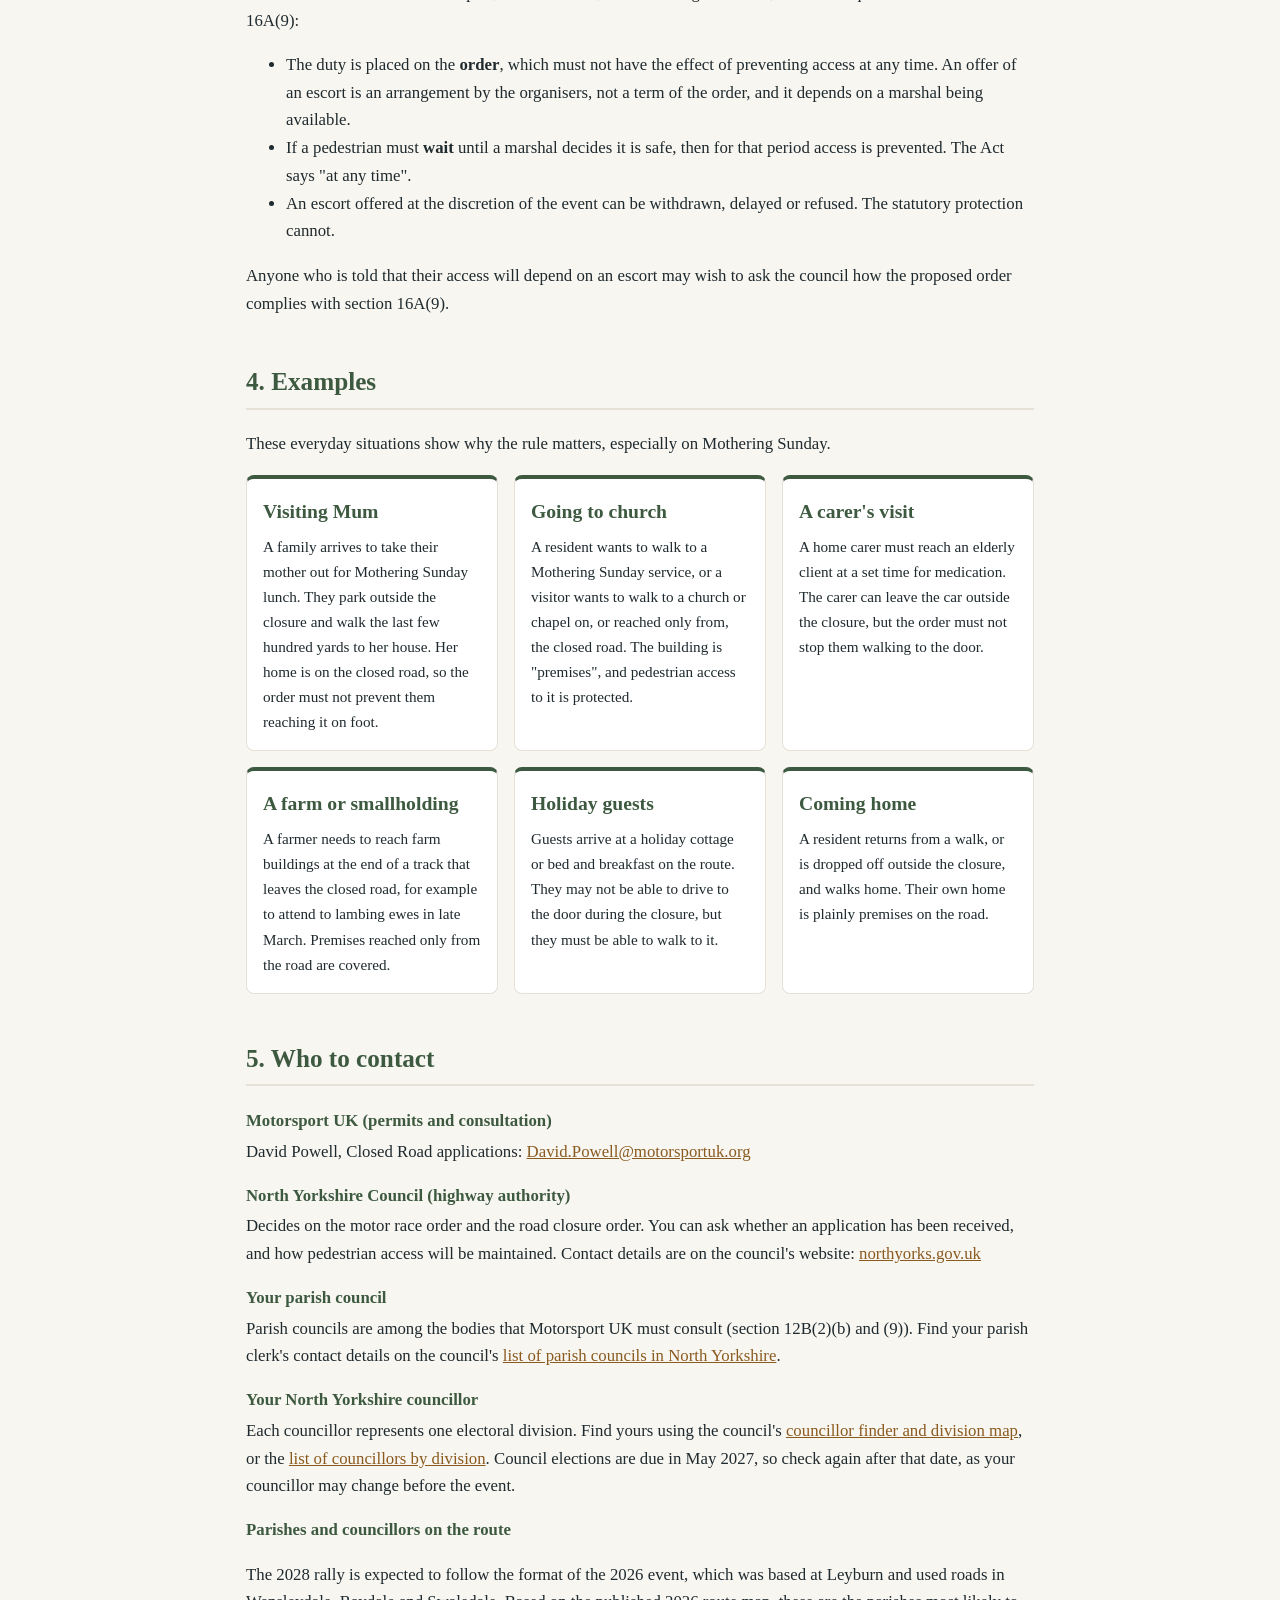
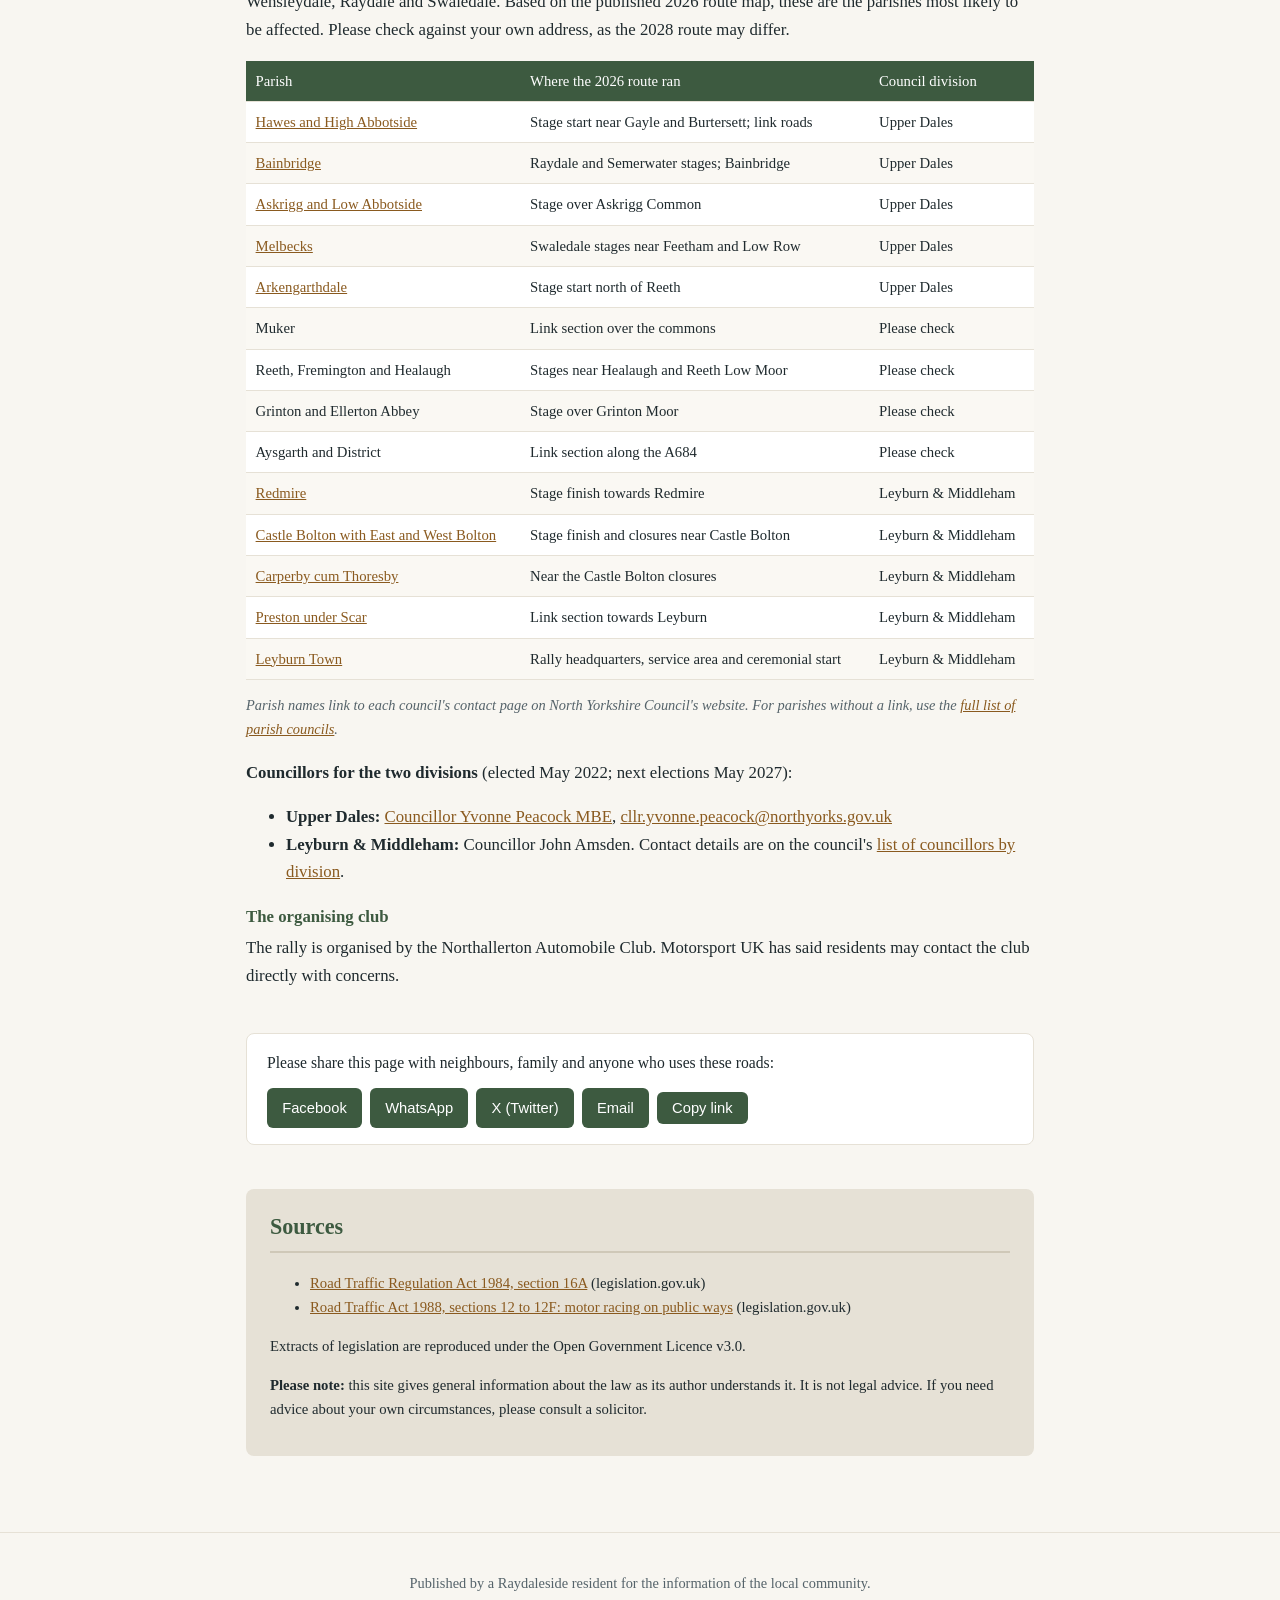
==== commit 73ac64c1: "Add share buttons" ====
--- a/index.html
+++ b/index.html
@@ -60,6 +60,20 @@
         <li><strong>By 26th September 2027 at the latest:</strong> the law requires the application for a motor race order to reach the highway authority at least six months before the event (section 12C(4), Road Traffic Act 1988).</li>
         <li><strong>Sunday 26th March 2028:</strong> the proposed date of the rally.</li>
       </ul>
+    </section>
+
+    <!-- ===== SHARE BUTTONS =====
+         Plain links: no tracking code from Facebook or anyone else is loaded. -->
+    <section class="share" aria-label="Share this page">
+      <p class="share-title">Please share this page with neighbours, family and anyone who uses these roads:</p>
+      <div class="share-buttons">
+        <a class="share-btn" href="https://www.facebook.com/sharer/sharer.php?u=https%3A%2F%2Fdalesdiscourse.github.io%2F" target="_blank" rel="noopener">Facebook</a>
+        <a class="share-btn" href="https://wa.me/?text=Yorkshire%20Dales%20Rally%2C%20Sunday%2026th%20March%202028%3A%20what%20residents%20need%20to%20know%20https%3A%2F%2Fdalesdiscourse.github.io%2F" target="_blank" rel="noopener">WhatsApp</a>
+        <a class="share-btn" href="https://twitter.com/intent/tweet?text=Yorkshire%20Dales%20Rally%2C%20Sunday%2026th%20March%202028%3A%20what%20residents%20need%20to%20know&amp;url=https%3A%2F%2Fdalesdiscourse.github.io%2F" target="_blank" rel="noopener">X (Twitter)</a>
+        <a class="share-btn" href="mailto:?subject=Yorkshire%20Dales%20Rally%2C%20Sunday%2026th%20March%202028%3A%20what%20residents%20need%20to%20know&amp;body=You%20may%20find%20this%20useful%3A%20https%3A%2F%2Fdalesdiscourse.github.io%2F">Email</a>
+        <button type="button" class="share-btn copy-link">Copy link</button>
+        <span class="copy-link-msg" aria-live="polite"></span>
+      </div>
     </section>
 
     <!-- ===== SECTION 1: REGISTER ===== -->
@@ -278,6 +292,20 @@
       </dl>
     </section>
 
+    <!-- ===== SHARE BUTTONS =====
+         Plain links: no tracking code from Facebook or anyone else is loaded. -->
+    <section class="share" aria-label="Share this page">
+      <p class="share-title">Please share this page with neighbours, family and anyone who uses these roads:</p>
+      <div class="share-buttons">
+        <a class="share-btn" href="https://www.facebook.com/sharer/sharer.php?u=https%3A%2F%2Fdalesdiscourse.github.io%2F" target="_blank" rel="noopener">Facebook</a>
+        <a class="share-btn" href="https://wa.me/?text=Yorkshire%20Dales%20Rally%2C%20Sunday%2026th%20March%202028%3A%20what%20residents%20need%20to%20know%20https%3A%2F%2Fdalesdiscourse.github.io%2F" target="_blank" rel="noopener">WhatsApp</a>
+        <a class="share-btn" href="https://twitter.com/intent/tweet?text=Yorkshire%20Dales%20Rally%2C%20Sunday%2026th%20March%202028%3A%20what%20residents%20need%20to%20know&amp;url=https%3A%2F%2Fdalesdiscourse.github.io%2F" target="_blank" rel="noopener">X (Twitter)</a>
+        <a class="share-btn" href="mailto:?subject=Yorkshire%20Dales%20Rally%2C%20Sunday%2026th%20March%202028%3A%20what%20residents%20need%20to%20know&amp;body=You%20may%20find%20this%20useful%3A%20https%3A%2F%2Fdalesdiscourse.github.io%2F">Email</a>
+        <button type="button" class="share-btn copy-link">Copy link</button>
+        <span class="copy-link-msg" aria-live="polite"></span>
+      </div>
+    </section>
+
     <!-- ===== SOURCES AND DISCLAIMER ===== -->
     <section id="sources" class="panel small">
       <h2>Sources</h2>
@@ -312,6 +340,21 @@
         }
       });
     });
+    // Copies the page address when "Copy link" is pressed.
+    document.querySelectorAll('.copy-link').forEach(function (btn) {
+      btn.addEventListener('click', function () {
+        var msg = btn.nextElementSibling;
+        try {
+          navigator.clipboard.writeText('https://dalesdiscourse.github.io/').then(function () {
+            msg.textContent = 'Link copied.';
+          }, function () {
+            msg.textContent = 'The address is dalesdiscourse.github.io';
+          });
+        } catch (e) {
+          msg.textContent = 'The address is dalesdiscourse.github.io';
+        }
+      });
+    });
   </script>
 
 </body>
--- a/style.css
+++ b/style.css
@@ -232,6 +232,40 @@
 
 .parish-table tbody tr:nth-child(even) { background: #faf8f3; }  /* light stripes for readability */
 
+/* ===== Share buttons ===== */
+.share {
+  background: var(--card);
+  border: 1px solid var(--stone);
+  border-radius: 8px;
+  padding: 1rem 1.25rem;
+}
+
+.share-title { margin: 0 0 0.75rem; font-size: 0.98rem; }
+
+.share-buttons {
+  display: flex;
+  flex-wrap: wrap;                 /* buttons move onto a new line on narrow phones */
+  gap: 0.5rem;
+  align-items: center;
+}
+
+.share-btn {
+  display: inline-block;
+  background: var(--moss);
+  color: #fff;
+  text-decoration: none;
+  border: 0;
+  border-radius: 6px;
+  padding: 0.5rem 0.95rem;
+  font-family: "Segoe UI", Arial, sans-serif;
+  font-size: 0.92rem;
+  cursor: pointer;
+}
+
+.share-btn:hover { opacity: 0.88; }
+
+.copy-link-msg { color: var(--moss); font-size: 0.9rem; }
+
 /* ===== Footer ===== */
 footer {
   text-align: center;
